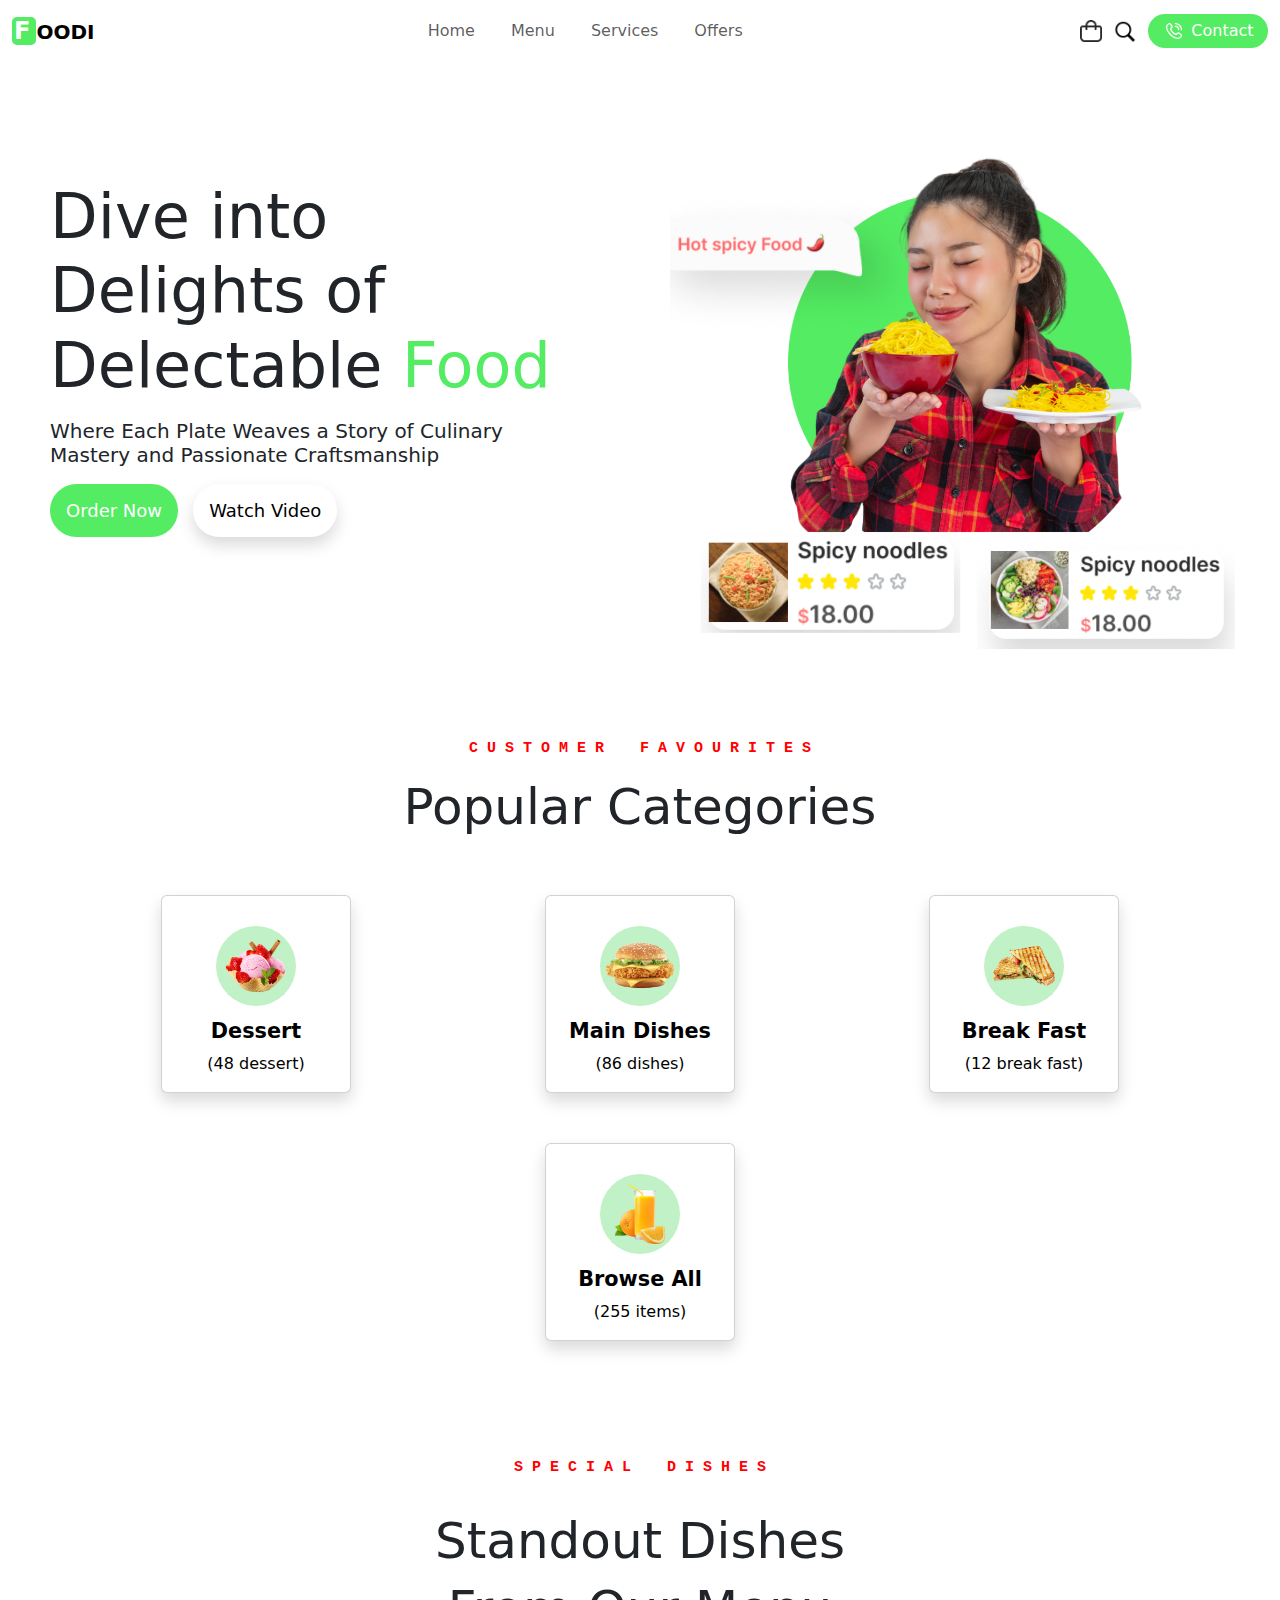
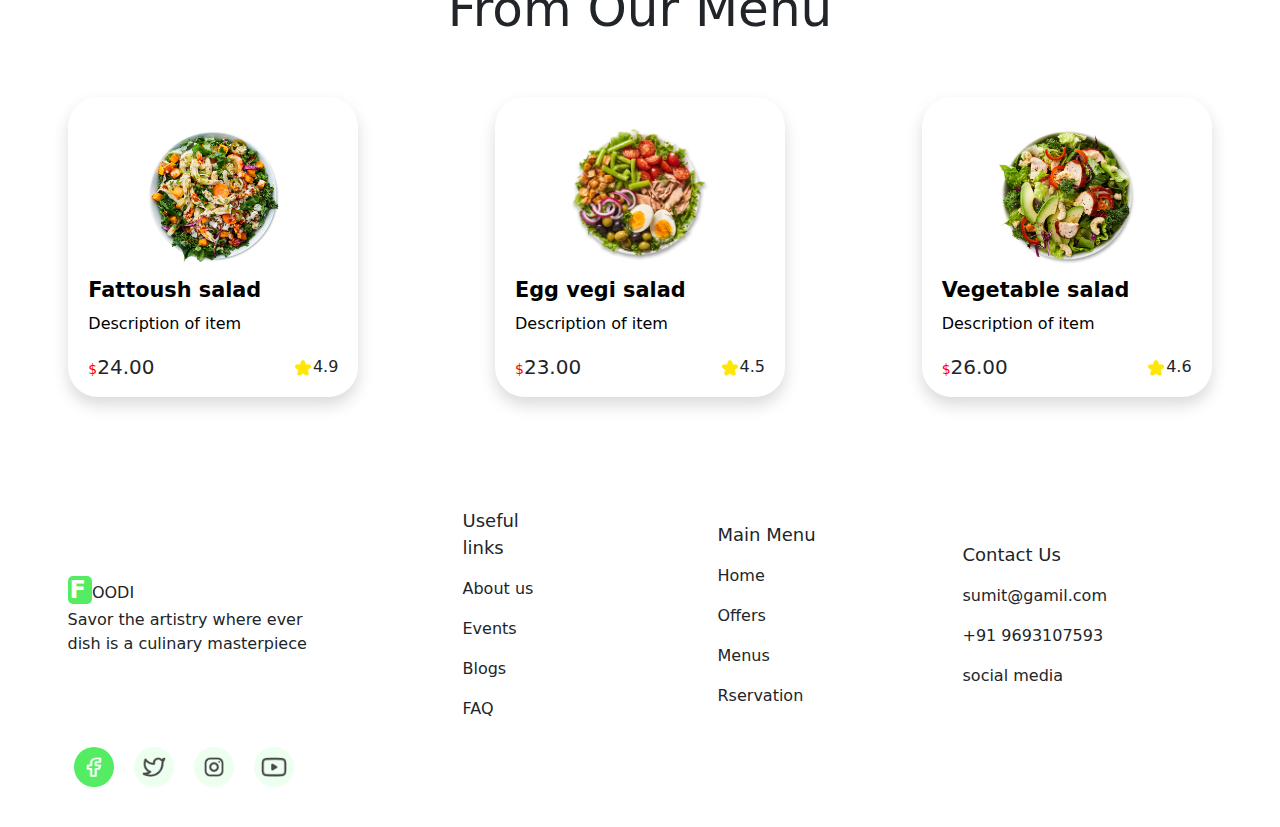
==== index.html @ f386b290 "first commit" ====
<!DOCTYPE html>
<html lang="en">

<head>
    <meta charset="UTF-8">
    <meta name="viewport" content="width=device-width, initial-scale=1.0">
    <title>Foody</title>
    <link rel="stylesheet" href="styles.css" />
    <link href="https://cdn.jsdelivr.net/npm/bootstrap@5.3.3/dist/css/bootstrap.min.css" rel="stylesheet"
        integrity="sha384-QWTKZyjpPEjISv5WaRU9OFeRpok6YctnYmDr5pNlyT2bRjXh0JMhjY6hW+ALEwIH" crossorigin="anonymous">
</head>

<body>

    <!--NAVBAR-->
    <nav class="navbar navbar-expand-md bg-body">
        <div class="container-fluid">

            <a class="navbar-brand foodi" href="#"><span id="inside">F</span>OODI</a>

            <button class="navbar-toggler" type="button" data-bs-toggle="collapse" data-bs-target="#navbarScroll"
                aria-controls="navbarScroll" aria-expanded="false" aria-label="Toggle navigation">
                <span class="navbar-toggler-icon"></span>
            </button>

            <div class="collapse navbar-collapse nigga1" id="navbarScroll">
                <ul class="navbar-nav mx-auto my-2 my-md-0 ">

                    <li class="nav-item mr-5">
                        <a class="nav-link" aria-current="page" href="#">Home</a>
                    </li>

                    <li class="nav-item dropdown">
                        <a class="nav-link " href="#" role="button" data-bs-toggle="dropdown" aria-expanded="false">
                            Menu
                        </a>
                        <ul class="dropdown-menu">
                            <li><a class="dropdown-item" href="#">Action</a></li>
                            <li><a class="dropdown-item" href="#">Another action</a></li>
                        </ul>
                    </li>

                    <li class="nav-item dropdown mr-3">
                        <a class="nav-link " href="#" role="button" data-bs-toggle="dropdown" aria-expanded="false">
                            Services
                        </a>
                        <ul class="dropdown-menu">
                            <li><a class="dropdown-item" href="#">Action</a></li>
                            <li><a class="dropdown-item" href="#">Another action</a></li>
                            <li>
                                <hr class="dropdown-divider">
                            </li>
                            <li><a class="dropdown-item" href="#">Something else here</a></li>
                        </ul>
                    </li>

                    <li class="nav-item mr-3">
                        <a class="nav-link" href="#">Offers</a>
                    </li>


                </ul>
                <div id="icons-navbar">
                    <img src="images/fi-rr-shopping-bag.png" id="icon">
                    <img src="images/icon.png" id="icon">
                    <form class="d-flex mr-3 nigga2" role="search" id="sumit">

                        <img src="images/Vector.png">
                        <div>Contact</div>
                    </form>
                </div>
            </div>
        </div>
    </nav>



    <!-- HERO -->


    <section id="hero">
        <div class="container1">
            <div class="row">
                <div class="sub-heading">
                    <h1 data-aos="fade-left" class="text">Dive into Delights of Delectable<span id="text-color">
                            Food</span></h1>
                    <h5 class="sub-heading mt-3 mb-4" data-aos="fade-right">Where Each Plate Weaves a Story of Culinary
                        Mastery and Passionate Craftsmanship</h5>
                    <div data-aos="fade-up" data-aos-delay="50" id="botton-grp">
                        <a href="#" class="btnn ">Order Now</a>
                        <a href="#" class="btnm shadow">Watch Video</a>
                    </div>
                </div>
            </div>
        </div>
        <div>
            <div id="container2">
                <img src="images/Untitled design.png" alt="" id="ek-image">

            </div>
        </div>
    </section>


    <!--categorise-->
    <div id="categories">
        <div id="categories-heading">
            <p>
            <pre>C U S T O M E R    F A V O U R I T E S</pre>
            </p>
            <h3>Popular Categories</h3>
        </div>
        <div id="cards">

            <div class="card shadow">
                <div class="card-border-top">
                </div>
                <div class="img">
                    <img src="images/pngwing 3.png" height="60px">
                </div>
                <span>Dessert</span>
                <p class="job">(48 dessert)</p>
            </div>


            <div class="card shadow">
                <div class="card-border-top">
                </div>
                <div class="img">
                    <img src="images/pngwing 4.png" height="60px">
                </div>
                <span>Main Dishes</span>
                <p class="job">(86 dishes)</p>
            </div>


            <div class="card shadow">
                <div class="card-border-top">
                </div>
                <div class="img">

                    <img src="images/pngwing 6.png" height="40px">

                </div>
                <span>Break Fast</span>
                <p class="job">(12 break fast)</p>
            </div>


            <div class="card shadow">
                <div class="card-border-top">
                </div>
                <div class="img">
                    <img src="images/pngwing 7.png" height="60px">
                </div>
                <span>Browse All</span>
                <p class="job">(255 items)</p>
            </div>




        </div>
    </div>

    <!-- dishes -->
    <div id="dishes">
        <div id="dishes-heading">
            <p><pre>S P E C I A L    D I S H E S</pre></p>
            <h3>Standout Dishes</h3>
            <h3>From Our Menu</h3>
        </div>


        <div id="cards1">
            <div class="big-card shadow">
                <div class="card-border-top">
                </div>
                <div class="img mt-5">
                    <img src="images/Fattoush salad.png" height="140px">
                </div>
                <span id="title">Fattoush salad</span>
                <p class="job">Description of item</p>
                <div id="last">
                    <div id="total">
                        <div id="dollar">$</div>
                        <p id="price">24.00</p>

                    </div>
                    <div id="total1">
                        <img src="images/fi-sr-star.png" height="16px">
                        <p>4.9</p>
                    </div>
                </div>
            </div>


            <div class="big-card shadow">
                <div class="card-border-top">
                </div>
                <div class="img mt-5">
                    <img src="images/Egg salad.png" height="140px">
                </div>
                <span id="title">Egg vegi salad</span>
                <p class="job">Description of item</p>
                <div id="last">
                    <div id="total">
                        <div id="dollar">$</div>
                        <p id="price">23.00</p>

                    </div>
                    <div id="total1">
                        <img src="images/fi-sr-star.png" height="16px">
                        <p>4.5</p>
                    </div>
                </div>
            </div>



            <div class="big-card shadow">
                <div class="card-border-top">
                </div>
                <div class="img mt-5">
                    <img src="images/Vegetable salad.png" height="140px">
                </div>
                <span id="title">Vegetable salad</span>
                <p class="job">Description of item</p>
                <div id="last">
                    <div id="total">
                        <div id="dollar">$</div>
                        <p id="price">26.00</p>

                    </div>
                    <div id="total1">
                        <img src="images/fi-sr-star.png" height="16px">
                        <p>4.6</p>
                    </div>
                </div>
            </div>
        </div>


    </div>

    <!--   footer   -->
    <footer id="footer">
        <div id="box1">
            <a><span id="inside">F</span>OODI</a>
            <p>Savor the artistry where ever dish is a culinary masterpiece</p>
        </div>
        <div id="box2">
            <p id="first">Useful links</p>
            <p>About us</p>
            <p>Events</p>
            <p>Blogs</p>
            <p>FAQ</p>
        </div>
        <div id="box3">
            <p id="first">Main Menu</p>
            <p>Home</p>
            <p>Offers</p>
            <p>Menus</p>
            <p>Rservation</p>
        </div>
        <div id="box4">
            <p id="first">Contact Us</p>
            <p>sumit@gamil.com</p>
            <p>+91 9693107593</p>
            <p>social media</p>
        </div>
    </footer>

    <!--   copywrite -->
    <div id="copy">
        <div class="icon" id="icon1">
            <img src="images/icon _facebook_.png" height="20px" width="16px">
        </div>
        <div class="icon">
            <img src="images/icon _twitter_.png" height="20px">
        </div>
        <div class="icon">
            <img src="images/icon _instagram_.png" height="20px">
        </div>
        <div class="icon">
            <img src="images/icon _youtube_.png" height="20px">
        </div>
    </div>



    <script src="https://cdn.jsdelivr.net/npm/bootstrap@5.3.3/dist/js/bootstrap.bundle.min.js"
        integrity="sha384-YvpcrYf0tY3lHB60NNkmXc5s9fDVZLESaAA55NDzOxhy9GkcIdslK1eN7N6jIeHz"
        crossorigin="anonymous"></script>
    <script src="app.js"></script>
</body>

</html>
---- styles.css ----
body{
    margin: 0;
    padding: 0;
    box-sizing: border-box;
    overflow-x:hidden;
}


  
#inner-body{
    margin-left: 100px;
    margin-right: 100px;
    border: 2px solid red;
}
/* js */

#mydiv{
    height: 100vh;
    width: 100vw;
    position: absolute;
    display: flex;
    justify-content: center;
    align-items: center;
    color: green;
    background: rgba(62, 62, 62,0.2);
   
}
#mydiv1{
    width: 500px;
    height: 500px;
    background-color: white;
    display: flex;
    flex-direction: column;
    padding: 20px;
    border-radius: 4px;
   
}
#mydiv2{
    display: flex;
    justify-content:space-between;
    align-items: center;
    color: black;
    padding: 10px;
}
#signin{
    font-size: 32px;
    font-weight: 400;
}
#name{
    height: 50px;
    border-radius: 3px;
    margin-top: 24px;
    margin-bottom: 24px;
    padding-left: 10px;
    border: 1px solid rgb(207, 207, 207);
}
#email{
    height: 50px;
    border-radius: 3px;
    padding-left: 10px;
    font-size: 20px;
    border: 1px solid rgb(207, 207, 207);
}
#check{
    height: 14px;
    width: 10px;
    border-radius: 3px;
    margin: 10px;
    border: 1px solid rgb(207, 207, 207);

}
#terms{
    color: black;
    font-size: 16px;
}
#mydiv3{
    margin-top: 24px;
    display: flex;
    justify-content: center;
    align-items: center;
}
#createbutton{
    margin-top: 24px;
    height: 50px;
    display: flex;
    justify-content: center;
    align-items: center;
    border: 1px solid rgb(207, 207, 207);
}
#signup{
    color: black;
    margin: 24px;
    font-size: 20px;
}
#cancel{
    cursor: pointer;
    padding: 10px;
}


/* NAVBAR  */
.navbar{
    background-color: white;
}
.foodi{
   
    font-weight: 700;
}

.nav-item {
    margin-right: 20px; 
    font-weight: 500;
    
}

.nigga2{
    /* border: 2px solid green; */
    background-color: rgb(83, 236, 98);
    border-radius: 25px;
    padding: 2px;
    color: white;
    width: 120px;
    height: 34px;
    display: flex;
    justify-content: center;
    align-items: center;
    cursor: pointer;
}
.nigga2 img{
   
    height: 16px;
    margin: 4px;
    margin-right: 9px;
}
.nigga2 button{
    background-color: rgb(83, 236, 98);
    color: white;
    border-radius: none;
}
#icons-navbar{
    display: flex;
    align-items: center;
    
}
#inside{
    height: 20px;
    width: 24px;
    border-radius: 5px;
    padding-left: 2px;
    font-size: 24px;
    padding-right: 6px;
    color: white;
    font-weight: 800;
    background-color: rgb(83, 236, 98);

}
#icon{
    height: 22px;
    margin-right: 12px;
}


/* HERO */

#text-color{
    color:  rgb(83, 236, 98);
}
.text{
    width: 540px;
    font-size: 62px;
   
}

#hero{
    height: 600px;
    display: flex;
    overflow: hidden;
    margin-bottom: 60px;
  
   
}
#container2
{ 
    display: flex;
    justify-content: center;
    align-items: center;
    height: 600px;
    width: 50vw;

   
}
#hero .container1
{
    display: flex;
    justify-content: center;
    align-items: center;
    width: 100vw;
   
   padding: 30px;
   
 
   
}

.sub-heading{
    width: 500px;
   
}
.btnn
{
    display: inline;
    background-color:rgb(83, 236, 98);
    border-radius: 30px;
    padding: 16px;
   margin-right: 10px;
    font-size: 18px;
    text-decoration: none;
    color: white;
}
.btnm
{
    display: inline;
    border-radius: 30px;
    padding: 16px;
    font-size: 18px;
    text-decoration: none;
    color: black;
}

#botton-grp{
    width: 500px;
    margin-top: 30px;
    margin-bottom: 20px;
}
.row-element{
    flex: 0 0 50%; 
    max-width: 50%; 
}
#ek-image{
    height: 580px;
  
}
@media (max-width: 1176px) {
    #hero
    {
        flex-direction: column;
        align-items: center;
        height: auto;
        
    }
    #container2
    {
        width: 100vw;
        height: auto;
        display: flex;
        justify-content: center;
        align-items:flex-start;
    }
    #hero .container1{
       text-align: center;
       padding-right: 50px;
       padding-top: 0px;
    }
    .row-element{
        flex: 0 0 100vw; 
        max-width: 100vw; 
    }
    #botton-grp{
        width: 100vw;
    }
    .sub-heading{
        width: 100vw;
        padding-right: 10px;
        padding-left: 12px;
    }
    .text{
        width: 100vw;
        padding-left: 10vw;
        padding-right: 10vw; 
    }
    #ek-image{
        height: 60vw;
       
    }
    
}
@media (max-width: 585px)
{
    .text{
        width: 100vw;
        padding-left: 10px;
        padding-right: 10px;
        font-size: 50px;
    }
    #ek-image{
        height: 80vw;
    }
}
@media (max-width: 331px)
{
    #botton-grp{
        width: 100vw;
        display: flex;
        justify-content: center;
        align-items: center;
        flex-wrap: wrap;
    }
}

/* categorise*/
#categories{
    display: flex;
    justify-content: center;
    align-items: center;
    flex-direction: column;
    margin-top: 40px;
}
#cards{
    width: 90vw;
    display: flex;
    justify-content:space-around;
    flex-wrap: wrap;
    align-items: center;
    padding-top: 50px;
    padding-bottom: 50px;
}
.card {
    width: 190px;
    height: 254px;
    border: none;
    border-radius: 10px;
    padding-top: 10px;
    margin-right: 50px;
    margin-left: 50px;
    margin-bottom: 50px;
    position: relative;
    font-family: inherit;
   background-color: white;
   border-radius: 10px;
  }
  
  .card span {
    font-weight: 600;
    color: black;
    text-align: center;
    display: block;
    padding-top: 10px;
    font-size: 1.3em;
  }
  
  .card .job {
    font-weight: 400;
    color: black;
    display: block;
    text-align: center;
    padding-top: 5px;
    font-size: 1em;
  }
  
  .card .img {
    width: 80px;
    height: 80px;
    background-color: red;
    background:rgb(193, 241, 198);
    border-radius: 100%;
    margin: auto;
    margin-top: 20px;
    display: flex;
    align-items: center;
    justify-content: center;
  }
  
  
  
  .shadow {
   box-shadow: inset 0 -3em 3em rgba(0,0,0,0.1),
               0 0  0 2px rgb(190, 190, 190),
               0.3em 0.3em 1em rgba(0,0,0,0.3);
  }
  #categories-heading 
  {
    text-align: center;
  }
  #categories-heading h3{
        font-size: 50px;
  }
  #categories-heading pre{
    color: red;
    font-size: 15px;
    font-weight: 600;
  }
  @media (max-width: 330px){
    #categories-heading pre{
        font-size: 12px;
    }
  }

  /* dishes*/
  #dishes{
    display: flex;
    justify-content:flex-start;
    flex-direction: column;
    
  }
  #dishes-heading{
    display: flex;
    align-items: center;
    justify-content: center;
    flex-direction: column;
   
  }
  #dishes-heading pre{
    color: red;
    font-weight: 600;
    font-size: 15px;
  }
  #dishes-heading h3{
        font-size: 50px;
        width: 100vw;
        padding-right: 20px;
        padding-left: 20px;
        display: flex;
        justify-content: center;
        align-items: center;
  }
  @media (max-width: 415px){
    #dishes-heading h3{
        font-size: 30px;
    }
  }
  #cards1{
    width: 100vw;
    display: flex;
    justify-content:space-around;
    flex-wrap: wrap;
    align-items: center;
    padding-top: 50px;
    padding-bottom: 50px;
}
.big-card {
    width: 290px;
    height: 300px;
    border: none;
    padding-top: 10px;
    margin-right: 50px;
    margin-left: 50px;
    margin-bottom: 50px;
    position: relative;
    font-family: inherit;
   background-color: white;
   border-radius: 30px;
  }
  
  #title {
    font-weight: 600;
    color: black;
    padding-left: 20px;
    display: block;
    padding-top: 40px;
    font-size: 1.3em;
  }
  #total{
    display: flex;
    align-items: center;
   

  }
  #dollar{
    color: red;
    padding-left: 20px;
    font-size: 14px;
    margin-bottom: 10px;
    font-weight: 500;
  }
  #price{
    font-size: 20px;
    font-weight: 500;
   
  }
  #total1{
    margin-right: 20px;
    display: flex;
  }
  #total1 img{
    margin-top: 5px;
    margin-right: 2px;
  }
  #last{
    display: flex;
    align-items: center;
    justify-content: space-between;
  }
  .big-card .job {
    font-weight: 400;
    color: black;
    display: block;
    padding-left: 20px;
    padding-top: 5px;
    font-size: 1em;
  }
  
  .big-card .img {
    width: 80px;
    height: 80px;
    background-color: red;
    background:rgb(193, 241, 198);
    border-radius: 100%;
    margin: auto;
    margin-top: 20px;
    display: flex;
    align-items: center;
    justify-content: center;
  }

  /*  footer  */
  #footer{
    display: flex;
    justify-content:space-around;
    align-items:center;
    flex-wrap: wrap;
  }
#footer div{
    margin-right: 20px;
    margin-left: 20px;
}
#box1{
    width: 250px;
    margin-right: 20px;
}
#box2{
    width: 120px;
    padding: 10px;
}
#box3{
    width: 120px;
    padding: 10px;
}
#box4{
    width: 250px;
}
#first{
    font-size: 18px;
    font-weight: 500;
}
#copy{
    display: flex;
    align-items:center;
    justify-content:flex-start;
    flex-direction: row;
    padding-left: 5vw;
    margin-bottom: 40px;
}
.icon{
    display: flex;
    align-items: center;
    justify-content: center;
    height: 40px;
    width: 40px;
    margin-left: 10px;
    margin-right: 10px;
    padding: 6px;
    border-radius: 50%;
    background-color:rgb(237, 255, 239);
}
.icon:hover{
    background-color:rgb(83, 236, 98) ;
}
#icon1{
    background-color:rgb(83, 236, 98) ;
}
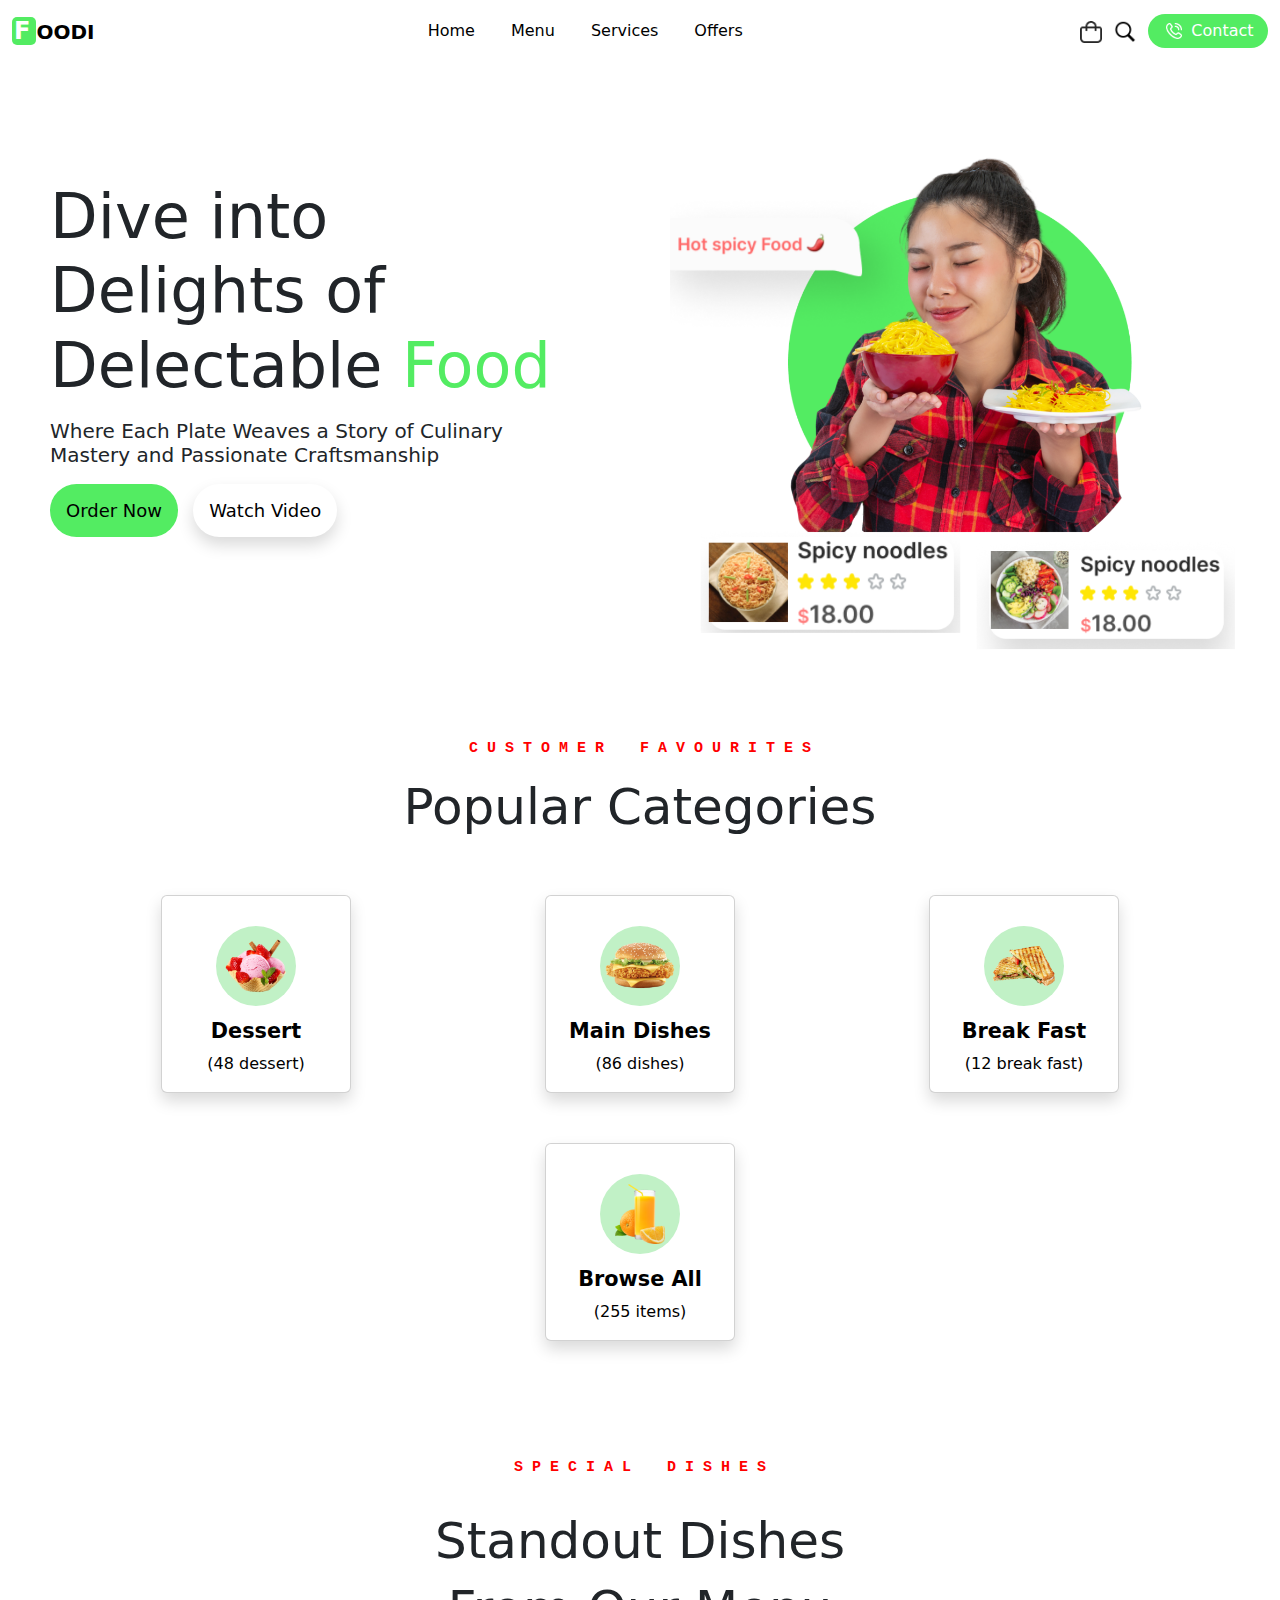
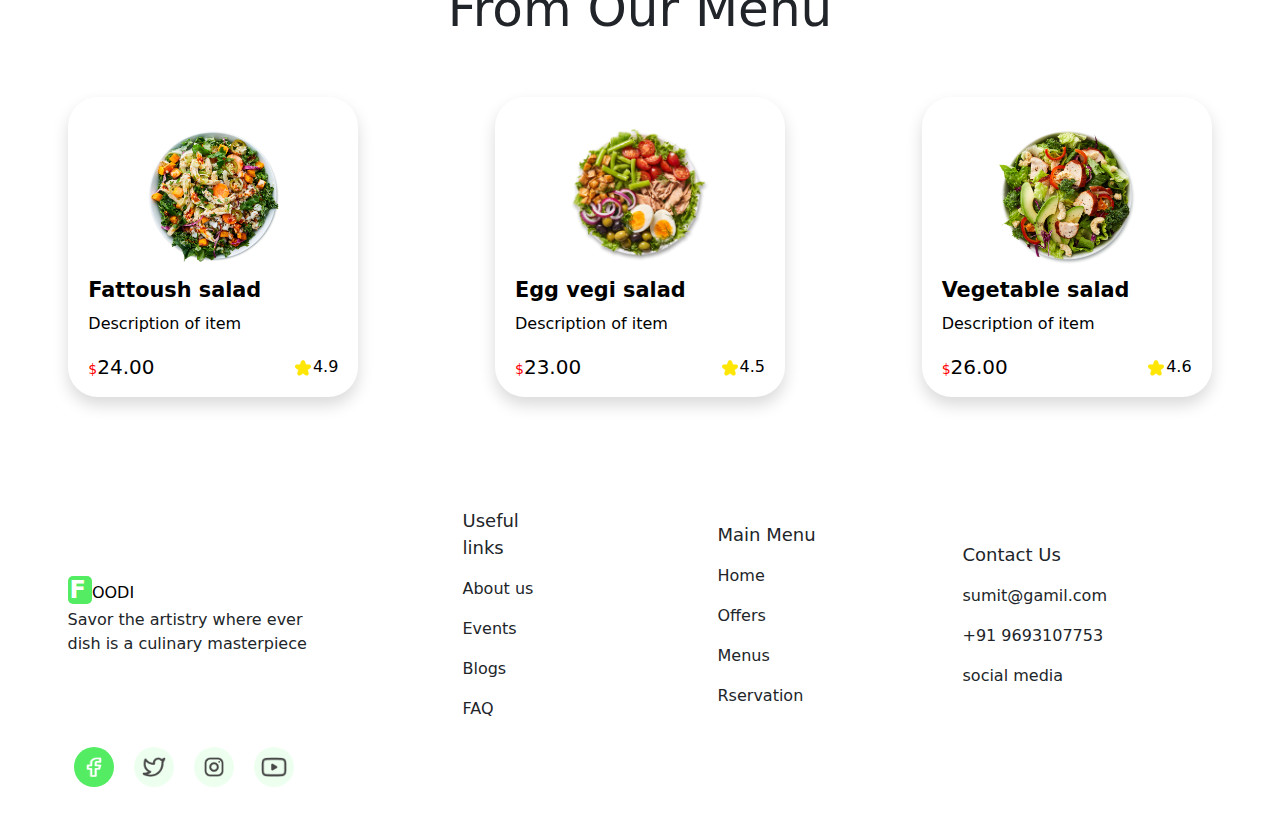
==== commit 4589d763: "made some features" ====
--- a/index.html
+++ b/index.html
@@ -16,7 +16,7 @@
     <nav class="navbar navbar-expand-md bg-body">
         <div class="container-fluid">
 
-            <a class="navbar-brand foodi" href="#"><span id="inside">F</span>OODI</a>
+            <a class="navbar-brand foodi" href="index.html"><span id="inside">F</span>OODI</a>
 
             <button class="navbar-toggler" type="button" data-bs-toggle="collapse" data-bs-target="#navbarScroll"
                 aria-controls="navbarScroll" aria-expanded="false" aria-label="Toggle navigation">
@@ -27,43 +27,29 @@
                 <ul class="navbar-nav mx-auto my-2 my-md-0 ">
 
                     <li class="nav-item mr-5">
-                        <a class="nav-link" aria-current="page" href="#">Home</a>
-                    </li>
-
-                    <li class="nav-item dropdown">
-                        <a class="nav-link " href="#" role="button" data-bs-toggle="dropdown" aria-expanded="false">
+                        <a class="nav-link" aria-current="page" href="index.html">Home</a>
+                    </li>
+
+                    <li class="nav-item">
+                        <a class="nav-link" href="food.html">
                             Menu
                         </a>
-                        <ul class="dropdown-menu">
-                            <li><a class="dropdown-item" href="#">Action</a></li>
-                            <li><a class="dropdown-item" href="#">Another action</a></li>
-                        </ul>
-                    </li>
-
-                    <li class="nav-item dropdown mr-3">
-                        <a class="nav-link " href="#" role="button" data-bs-toggle="dropdown" aria-expanded="false">
-                            Services
-                        </a>
-                        <ul class="dropdown-menu">
-                            <li><a class="dropdown-item" href="#">Action</a></li>
-                            <li><a class="dropdown-item" href="#">Another action</a></li>
-                            <li>
-                                <hr class="dropdown-divider">
-                            </li>
-                            <li><a class="dropdown-item" href="#">Something else here</a></li>
-                        </ul>
                     </li>
 
                     <li class="nav-item mr-3">
-                        <a class="nav-link" href="#">Offers</a>
+                        <a class="nav-link" href="Progress.html">Services</a>
+                    </li>
+
+                    <li class="nav-item mr-3">
+                        <a class="nav-link" href="Progress.html">Offers</a>
                     </li>
 
 
                 </ul>
                 <div id="icons-navbar">
-                    <img src="images/fi-rr-shopping-bag.png" id="icon">
+                    <a href="cart.html"><img src="images/fi-rr-shopping-bag.png" id="icon"></a>
                     <img src="images/icon.png" id="icon">
-                    <form class="d-flex mr-3 nigga2" role="search" id="sumit">
+                    <form class="d-flex mr-3 contact-form" role="search" id="sumit">
 
                         <img src="images/Vector.png">
                         <div>Contact</div>
@@ -87,7 +73,7 @@
                     <h5 class="sub-heading mt-3 mb-4" data-aos="fade-right">Where Each Plate Weaves a Story of Culinary
                         Mastery and Passionate Craftsmanship</h5>
                     <div data-aos="fade-up" data-aos-delay="50" id="botton-grp">
-                        <a href="#" class="btnn ">Order Now</a>
+                        <a href="food.html" class="btnn ">Order Now</a>
                         <a href="#" class="btnm shadow">Watch Video</a>
                     </div>
                 </div>
@@ -113,48 +99,54 @@
         <div id="cards">
 
             <div class="card shadow">
-                <div class="card-border-top">
-                </div>
-                <div class="img">
-                    <img src="images/pngwing 3.png" height="60px">
-                </div>
-                <span>Dessert</span>
-                <p class="job">(48 dessert)</p>
-            </div>
-
-
-            <div class="card shadow">
-                <div class="card-border-top">
-                </div>
-                <div class="img">
-                    <img src="images/pngwing 4.png" height="60px">
-                </div>
-                <span>Main Dishes</span>
-                <p class="job">(86 dishes)</p>
-            </div>
-
-
-            <div class="card shadow">
-                <div class="card-border-top">
-                </div>
-                <div class="img">
-
-                    <img src="images/pngwing 6.png" height="40px">
-
-                </div>
-                <span>Break Fast</span>
-                <p class="job">(12 break fast)</p>
-            </div>
-
-
-            <div class="card shadow">
-                <div class="card-border-top">
-                </div>
-                <div class="img">
-                    <img src="images/pngwing 7.png" height="60px">
-                </div>
-                <span>Browse All</span>
-                <p class="job">(255 items)</p>
+                <a href="food.html">
+                    <div class="card-border-top">
+                    </div>
+                    <div class="img">
+                        <img src="images/pngwing 3.png" height="60px">
+                    </div>
+                    <span>Dessert</span>
+                    <p class="job">(48 dessert)</p>
+                </a>
+            </div>
+
+
+            <div class="card shadow">
+                <a href="food.html">
+                    <div class="card-border-top">
+                    </div>
+                    <div class="img">
+                        <img src="images/pngwing 4.png" height="60px">
+                    </div>
+                    <span>Main Dishes</span>
+                    <p class="job">(86 dishes)</p>
+                </a>
+            </div>
+
+
+            <div class="card shadow">
+                <a href="food.html">
+                    <div class="card-border-top">
+                    </div>
+                    <div class="img">
+                        <img src="images/pngwing 6.png" height="40px">
+                    </div>
+                    <span>Break Fast</span>
+                    <p class="job">(12 break fast)</p>
+                </a>
+            </div>
+
+
+            <div class="card shadow">
+                <a href="food.html">
+                    <div class="card-border-top">
+                    </div>
+                    <div class="img">
+                        <img src="images/pngwing 7.png" height="60px">
+                    </div>
+                    <span>Browse All</span>
+                    <p class="job">(255 items)</p>
+                </a>
             </div>
 
 
@@ -166,7 +158,9 @@
     <!-- dishes -->
     <div id="dishes">
         <div id="dishes-heading">
-            <p><pre>S P E C I A L    D I S H E S</pre></p>
+            <p>
+            <pre>S P E C I A L    D I S H E S</pre>
+            </p>
             <h3>Standout Dishes</h3>
             <h3>From Our Menu</h3>
         </div>
@@ -174,69 +168,75 @@
 
         <div id="cards1">
             <div class="big-card shadow">
-                <div class="card-border-top">
-                </div>
-                <div class="img mt-5">
-                    <img src="images/Fattoush salad.png" height="140px">
-                </div>
-                <span id="title">Fattoush salad</span>
-                <p class="job">Description of item</p>
-                <div id="last">
-                    <div id="total">
-                        <div id="dollar">$</div>
-                        <p id="price">24.00</p>
-
-                    </div>
-                    <div id="total1">
-                        <img src="images/fi-sr-star.png" height="16px">
-                        <p>4.9</p>
-                    </div>
-                </div>
+                <a href="food.html">
+                    <div class="card-border-top">
+                    </div>
+                    <div class="img mt-5">
+                        <img src="images/Fattoush salad.png" height="140px">
+                    </div>
+                    <span id="title">Fattoush salad</span>
+                    <p class="job">Description of item</p>
+                    <div id="last">
+                        <div id="total">
+                            <div id="dollar">$</div>
+                            <p id="price">24.00</p>
+
+                        </div>
+                        <div id="total1">
+                            <img src="images/fi-sr-star.png" height="16px">
+                            <p>4.9</p>
+                        </div>
+                    </div>
+                </a>
             </div>
 
 
             <div class="big-card shadow">
-                <div class="card-border-top">
-                </div>
-                <div class="img mt-5">
-                    <img src="images/Egg salad.png" height="140px">
-                </div>
-                <span id="title">Egg vegi salad</span>
-                <p class="job">Description of item</p>
-                <div id="last">
-                    <div id="total">
-                        <div id="dollar">$</div>
-                        <p id="price">23.00</p>
-
-                    </div>
-                    <div id="total1">
-                        <img src="images/fi-sr-star.png" height="16px">
-                        <p>4.5</p>
-                    </div>
-                </div>
+                <a href="food.html">
+                    <div class="card-border-top">
+                    </div>
+                    <div class="img mt-5">
+                        <img src="images/Egg salad.png" height="140px">
+                    </div>
+                    <span id="title">Egg vegi salad</span>
+                    <p class="job">Description of item</p>
+                    <div id="last">
+                        <div id="total">
+                            <div id="dollar">$</div>
+                            <p id="price">23.00</p>
+
+                        </div>
+                        <div id="total1">
+                            <img src="images/fi-sr-star.png" height="16px">
+                            <p>4.5</p>
+                        </div>
+                    </div>
+                </a>
             </div>
 
 
 
             <div class="big-card shadow">
-                <div class="card-border-top">
-                </div>
-                <div class="img mt-5">
-                    <img src="images/Vegetable salad.png" height="140px">
-                </div>
-                <span id="title">Vegetable salad</span>
-                <p class="job">Description of item</p>
-                <div id="last">
-                    <div id="total">
-                        <div id="dollar">$</div>
-                        <p id="price">26.00</p>
-
-                    </div>
-                    <div id="total1">
-                        <img src="images/fi-sr-star.png" height="16px">
-                        <p>4.6</p>
-                    </div>
-                </div>
+                <a href="food.html">
+                    <div class="card-border-top">
+                    </div>
+                    <div class="img mt-5">
+                        <img src="images/Vegetable salad.png" height="140px">
+                    </div>
+                    <span id="title">Vegetable salad</span>
+                    <p class="job">Description of item</p>
+                    <div id="last">
+                        <div id="total">
+                            <div id="dollar">$</div>
+                            <p id="price">26.00</p>
+
+                        </div>
+                        <div id="total1">
+                            <img src="images/fi-sr-star.png" height="16px">
+                            <p>4.6</p>
+                        </div>
+                    </div>
+                </a>
             </div>
         </div>
 
@@ -266,7 +266,7 @@
         <div id="box4">
             <p id="first">Contact Us</p>
             <p>sumit@gamil.com</p>
-            <p>+91 9693107593</p>
+            <p>+91 9693107753</p>
             <p>social media</p>
         </div>
     </footer>
--- a/styles.css
+++ b/styles.css
@@ -5,14 +5,17 @@
     overflow-x:hidden;
 }
 
-
+a{
+    text-decoration: none !important;
+    color: black !important;
+}
   
 #inner-body{
     margin-left: 100px;
     margin-right: 100px;
     border: 2px solid red;
 }
-/* js */
+
 
 #mydiv{
     height: 100vh;
@@ -113,8 +116,7 @@
     
 }
 
-.nigga2{
-    /* border: 2px solid green; */
+.contact-form{
     background-color: rgb(83, 236, 98);
     border-radius: 25px;
     padding: 2px;
@@ -126,13 +128,13 @@
     align-items: center;
     cursor: pointer;
 }
-.nigga2 img{
+.contact-form img{
    
     height: 16px;
     margin: 4px;
     margin-right: 9px;
 }
-.nigga2 button{
+.contact-form button{
     background-color: rgb(83, 236, 98);
     color: white;
     border-radius: none;
